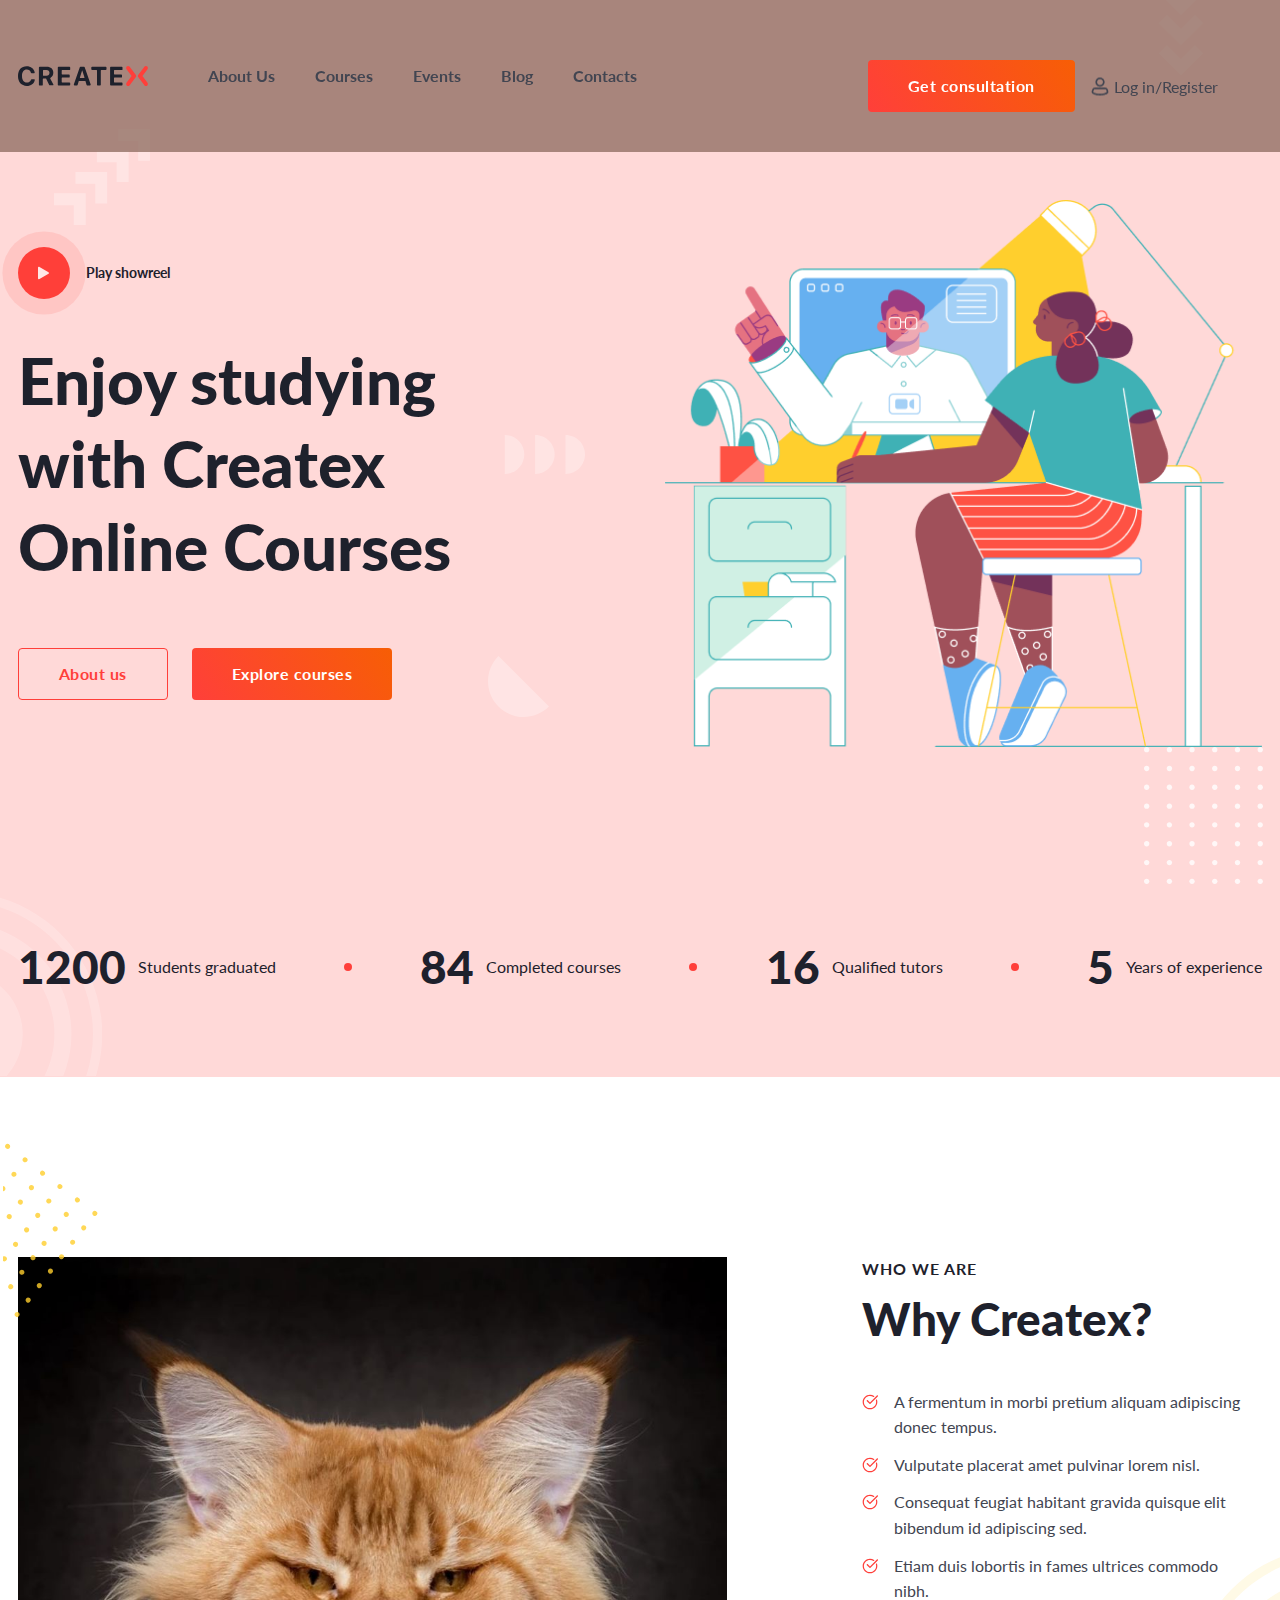
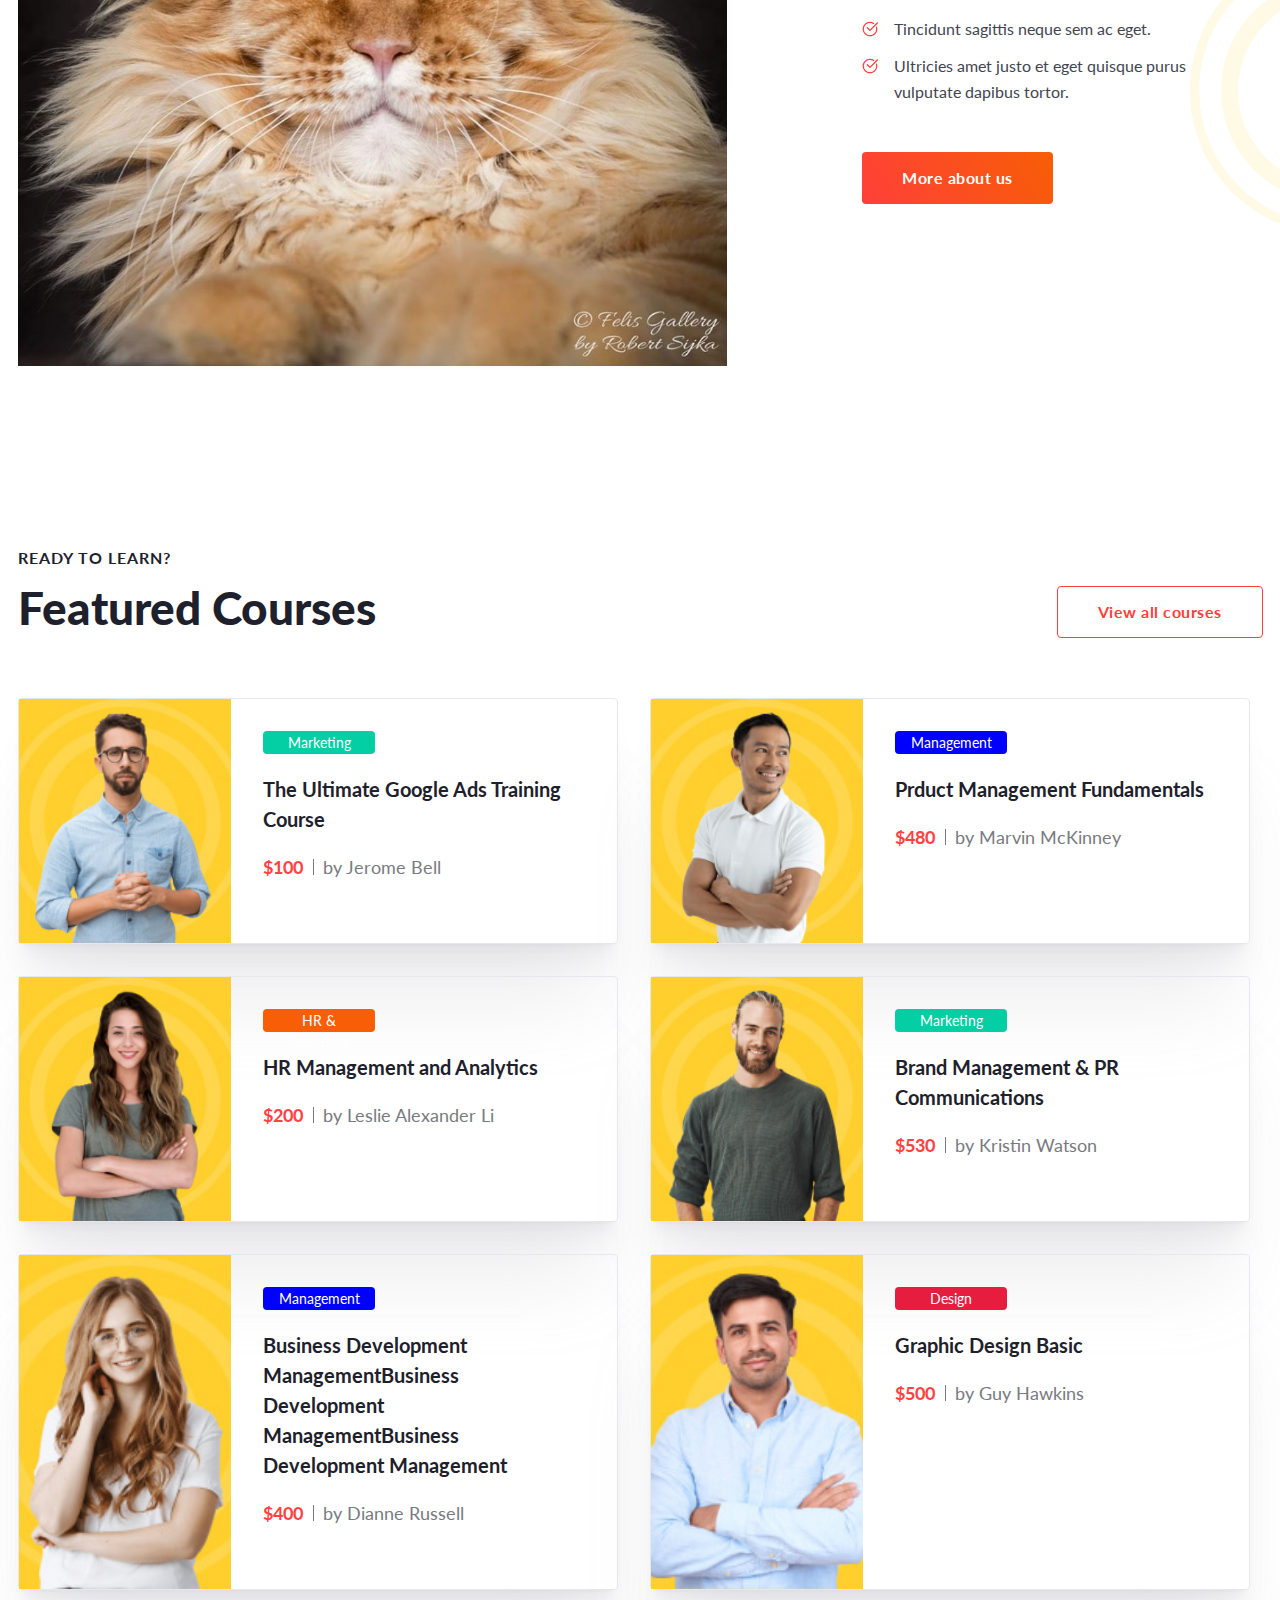
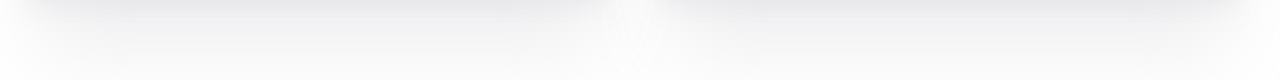
==== index.html @ 27e993cb "new" ====
<!DOCTYPE html>
<html lang="en">
<head>
    <meta charset="UTF-8">
    <meta http-equiv="X-UA-Compatible" content="IE=edge">
    <meta name="viewport" content="width=device-width, initial-scale=1.0">
    <link rel="stylesheet" href="css/style.css">
    <link rel="stylesheet" href="css/fonts.css">
    <link rel="stylesheet" href="css/null.css">
    <link rel="stylesheet" href="css/common.css">
    <link rel="stylesheet" href="css/adaptive.css">
    <link href="https://fonts.googleapis.com/css2?family=Lato:regular,700,900&display=swap" rel="stylesheet">
    <title>Online Courses</title>
</head>
<body>
  <div class="wrapper">
     <header class="header">
        <div class="header__container">
                <a href="#" class="header__logo logo">
                    <img class="logo__img" src="img/logo.svg" alt="logo">
                </a>
                <nav class="header__menu menu">
                  <ul class="menu__list">
                    <li class="menu__item">
                    <a href="#" class="menu__link">About Us</a>
                    </li>
                    <li class="menu__item">
                    <a href="#" class="menu__link">Courses</a>
                    </li>
                    <li class="menu__item">
                    <a href="#" class="menu__link">Events</a>
                    </li>
                    <li class="menu__item">
                    <a href="#" class="menu__link">Blog</a> 
                    </li>
                    <li class="menu__item">
                    <a href="#" class="menu__link">Contacts</a>
                </li></ul>
                </nav>
                <div class="header__actions actions-header">
                <a href="#" class="actions-header__button button"><span>Get consultation</span></a>
                <a href="#" class="actions-header__auth"><span>Log in/Register</span></a>
                
                </div>
        </div>
    </header>
    <main class="page">
        <section class="page__main main-block">
           <div class="main-block__container">
             <div class="main-block__body body-main">
             
                <div class="body-main__content">
                    <a href="#" class="body-main__play">
                       <span>Play showreel</span></a>
                    <h1 class="body-main__title">Enjoy studying with Createx Online Courses</h1>
                  <div class="body-main__action">
                   <a href="#" class="body-main__button  button button_border"><span>About us</span></a>
                   <a class="body-main__button button"><span>Explore courses</span></a>
                  </div>
                </div>
               
               <div class="body-main__media">
            <img class="body-main__image" src="img/main/illustration.png" alt="picture">
         </div>
             </div>
         <div class="main-block__advantages advantages-main">
         <div class="advantages-main__item item-advantages">
         <div class="item-advantages__value">1200</div>
         <div class="item-advantages__text">Students graduated</div>
         </div>
         <div class="item-advantages__circle"></div>
         <div class="advantages-main__item item-advantages">
          <div class="item-advantages__value">84</div>
          <div class="item-advantages__text">Completed courses</div>
          </div>
          <div class="item-advantages__circle"></div>
          <div class="advantages-main__item item-advantages">
            <div class="item-advantages__value">16</div>
            <div class="item-advantages__text">Qualified tutors</div>
            </div>
            <div class="item-advantages__circle"></div>
            <div class="advantages-main__item item-advantages">
              <div class="item-advantages__value">5</div>
              <div class="item-advantages__text">Years of experience</div>
              </div>
        </div>
        </div>
        <div class="main-block__decor decor-main">
          <div class="decor-main__item decor-main__item_1"></div>
          <div class="decor-main__item decor-main__item_2"></div>
          <div class="decor-main__item decor-main__item_3"></div>
          <div class="decor-main__item decor-main__item_4"></div>
          <div class="decor-main__item decor-main__item_5"></div>
          <div class="decor-main__item decor-main__item_6"></div>
        </div>
     </section>
      
<section class="page__who-we-are who-we-are">
   <div class="who-we-are__container">
      <div class="who-we-are__image-container">
          <img class="who-we-are__image" src="img/who-we-are/2.jpg" alt="picture">
    </div>
     <div class="who-we-are__content">
        <div class="who-we-are__title title-container">
           <h4 class="title-container__subtitle">Who we are</h4>
           <h2 class="title-container__title">Why Createx?</h2>
           <ul class="who-we-are__list list-sign">
               <li class="list-sign__item">A fermentum in morbi pretium aliquam adipiscing donec tempus.</li>
               <li class="list-sign__item">Vulputate placerat amet pulvinar lorem nisl.</li>
               <li class="list-sign__item">Consequat feugiat habitant gravida quisque elit bibendum id adipiscing sed.</li>
               <li class="list-sign__item">Etiam duis lobortis in fames ultrices commodo nibh.</li>
               <li class="list-sign__item">Tincidunt sagittis neque sem ac eget.</li>
               <li class="list-sign__item">Ultricies amet justo et eget quisque purus vulputate dapibus tortor.</li>
           </ul>
           <a href="#" class=" who-we-are__button button"><span>More about us</span></a></div>
   </div>
 </div>
 <div class="who-we-are__decor decor">
  <div class="decor__item decor__item_1"></div>
  <div class="decor__item decor__item_2"></div>
   </div>
</section>
<!--<section class="page__questions questions">
 <div class="questions__container">
  <div class="questions__image-container">
    <img class="questions__image" src="img/questions/illustration.jpg" alt="picture">
  </div>
<div class="questions__content">
  <div class="questions__title title-container">
     <h4 class="title-container__subtitle">Any questions?</h4>
     <h2 class="title-container__title">Drop us a line</h2>
     <form action="#" method="get" class="questions__form form">
      <div class="form__row">
      <div class="form__line">
        <label for="name" class="form__label">First Name*</label>
        <input tabindex="1" id="name" required autocomplete="off" type="text" name="name" placeholder="Your first name" class="form__input">
      </div>
      <div class="form__line">
      <label for="lastname" class="form__label">Last  Name*</label>
      <input tabindex="2"  id="lastname" required autocomplete="off" type="text" name="lastname" placeholder="Your last name" class="form__input">
    </div>
  </div>
  <div class="form__row">
    <div class="form__line">
      <label for="email" class="form__label">Email*</label>
      <input tabindex="3" id="email" required autocomplete="off" type="email" name="email" placeholder="Your working email" class="form__input">
    </div>
    <div class="form__line">
    <label for="phone" class="form__label">Phone</label>
    <input tabindex="4" id="phone" required autocomplete="off" type="tel" name="phone" placeholder="Your phone number" class="form__input">
  </div>
</div>
<div class="form__row">
  <div class="form__line">
    <label for="message" class="form__label">Message*</label>
    <textarea id="message" tabindex="5" name="message" placeholder="Your message" class="form__textarea"></textarea>
  </div>
  </div>
  <div class="form__line">
  <div class="form__title">Studying process</div>
  <div class="form__radio radio">
    <input class="radio__input" id="Watching" value="Watching" name="process" type="radio">
    <label class="radio__label" for="Watching">Watching online video lectures</label>
</div>
<div class="form__radio radio">
  <input  class="radio__input" id="Passingtest" value="Passing test" name="process" type="radio">
  <label class="radio__label" for="Passingtest">Passing test</label>
</div>
<div class="form__radio radio">
  <input class="radio__input" id="feedback" value="feedback" name="process" type="radio">
  <label class="radio__label" for="feedback">Curator’s feedback</label>
</div>
<div class="form__radio radio">
  <input  class="radio__input" id="Corrections" value="Corrections" name="process" type="radio">
  <label class="radio__label" for="Corrections">Corrections if needed</label>
</div>
</div>
  <div class="form__row">
    <div class="form__line">
       <div class="form__checkbox checkbox">
        <input tabindex="6" id="ok" type="checkbox" value="yes" name="ok" class="checkbox__input">
        <label for="ok" class="checkbox__label"><span class="checkbox__text">I agree to receive communications from Createx Online School</span></label>
      </div>
    </div>
        <div class="form__line">
      <button tabindex="7" type="submit" class="questions__button button "><span>Send message</span></button>
    </div> </div>
  </form>
  </div>
  </div>
</div>
 </section>-->
<section class="page__feature feature">
  <div class="feature__container">
         <div class="feature__top">
       <div class="feature__title title-container">
         <h5 class="title-container__subtitle">Ready to learn?</h5>
          <h2 class="title-container__title">Featured Courses</h2>
        </div>
        <div class="feature__button ">
     <a class="button button_border"><span>View all courses</span></a></div>
     </div>
<div class="feature__cards">
          <div class="feature__card card">
         <div class="card__image-container">
           <img src="img/featured/image.png" alt="picture" class="card__image">
         </div>
      <div class="card__content">
       <p class="card__profile card__profile_green">Marketing</p>
       <h4 class="card__title">The Ultimate Google Ads Training Course</h4>
      <div class="card__prices">
         <span class="card__price">$100</span>
         <span class="card__name">by Jerome Bell</span>
      </div>
    </div>
  </div>
      <div class="feature__card card">
      <div class="card__image-container">
      <img src="img/featured/image2.png" alt="picture" class="card__image">
      </div>
      <div class="card__content">
      <p class="card__profile card__profile_blue">Management</p>
      <h4 class="card__title">Prduct Management Fundamentals</h4>
      <div class="card__prices">
      <span class="card__price">$480</span>
      <span class="card__name">by Marvin McKinney</span>
      </div>
    </div>
   </div>
    <div class="feature__card card">
    <div class="card__image-container">
    <img src="img/featured/image3.png" alt="picture" class="card__image">
   </div>
     <div class="card__content">
     <p class="card__profile card__profile_orange"> HR &amp; Recruting</p>
      <h4 class="card__title">HR Management and Analytics</h4>
      <div class="card__prices">
      <span class="card__price">$200</span>
      <span class="card__name">by Leslie Alexander Li</span>
   </div>
  </div>
  </div>
      <div class="feature__card card">
      <div class="card__image-container">
      <img src="img/featured/image4.png" alt="picture" class="card__image">
      </div>
      <div class="card__content">
      <p class="card__profile card__profile_green">Marketing</p>
      <h4 class="card__title">Brand Management &amp; PR Communications</h4>
      <div class="card__prices">
      <span class="card__price">$530</span>
      <span class="card__name">by Kristin Watson</span>
    </div>
   </div>
  </div>
       <div class="feature__card card">
        <div class="card__image-container">
          <img src="img/featured/image5.png" alt="picture" class="card__image">
        </div>
        <div class="card__content">
         <p class="card__profile  card__profile_blue">Management</p>
         <h4 class="card__title">Business Development ManagementBusiness Development ManagementBusiness Development Management</h4>
         <div class="card__prices">
          <span class="card__price">$400</span>
          <span class="card__name">by Dianne Russell</span>
         </div>
          </div>
           </div>
   <div class="feature__card card">
    <div class="card__image-container">
     <img src="img/featured/image6.png" alt="picture" class="card__image">
       </div>
        <div class="card__content">
         <p class="card__profile  card__profile_pink">Design</p>
          <h4 class="card__title">Graphic Design Basic</h4>
         <div class="card__prices">
          <span class="card__price">$500</span>
          <span class="card__name">by Guy Hawkins</span>
         </div>
        </div>
       </div>
      </div>
     </div>
   </section>  
    </main>
  </div>
  </body>
<!--

<div class="our-benefits">
                  <div class="our-benefits__container">
                      <div class="our-benefits__title title-container">
                          <h5 class="title-container__subtitle">Our benefits</h5>
                          <h2 class="title-container__title">That’s how we do it</h2>
                      </div>
                      <ul class="our-benefits__list tabs-list">
                          <li class="tabs-list__item">
                              <a class="tabs-list__link" href="#">Experienced Tutors</a>
                          </li>
                          <li class="tabs-list__item">
                            <a class="tabs-list__link" href="#">Feedback &amp; Support</a>
                        </li>
                        <li class="tabs-list__item">
                            <a class="tabs-list__link" href="#">24/7 Online Library</a>
                        </li>
                        <li class="tabs-list__item">
                            <a class="tabs-list__link" href="#">Community</a>
                        </li>
                      </ul>
                      <div class="our-benefits__tab block-tab">
                          <div class="block-tab__content">
                              <h3 class="block-tab__title">Only practicing tutors</h3>
                              <p class="block-tab__text">Urna nisi, arcu cras nunc. Aenean quam est lobortis mi non fames dictum suspendisse. Morbi mauris cras massa ut dolor quis sociis mollis augue. Nunc, sodales tortor sit diam mi amet massa. Fermentum diam diam sociis vestibulum. Nulla nisl accumsan, id dignissim massa ut amet. Amet enim, nisi tempus vehicula.</p>
                          </div>
                          <div class="block-tab__image-container">
                              <img src="img/1.jpg" alt="picture">
                          </div>
                      </div>
                  </div>
              </div>
<div class="our-events">
                <div class="our-events__container">
                  <div class="our-events__title title-container">
                    <h5 class="title-container__subtitle">Our Events</h5>
                    <h2 class="title-container__title">Lectures &amp; workshops</h2>
                  </div>
                  <ul class="our-events__list">
                    <li class="our-events__item item-events">
                     <div class="item-events__container">
                       <div class="item-events__data data-event">
                         <span class="data-event__data">05</span>
                         <span class="data-event__month"> August </span>
                           <span class="data-event__time">11:00 – 14:00</span>
                         </div>
                        <div class="item-events__info info-events">
                         <h4 class="info-events__title">Formation of the organizational structure of the company in the face of uncertainty.</h4>
                         <span class="info-events__type-course"> Onine master-class</span>
                       </div>
                       <div class="item-events__button button">
                       <a class="button__hover"> View more</a></div>
                     </div>
                    </li>
                    <li class="our-events__item item-events">
                    <div class="item-events__container">
                     <div class="item-events__data data-event">
                      <span class="data-event__data">24</span>
                       <span class="data-event__month"> July</span>
                        <span class="data-event__time">11:00 – 12:30</span>
                      </div>
                      <div class="item-events__info info-events">
                      <h4 class="info-events__title">Building a customer service department. Best Practices.</h4>
                      <span class="info-events__type-course">Onine lecture </span>
                    </div>
                    <div class="item-events__button button">
                      <a class="button__hover"> View more</a></div>
                  </div>
                 </li>
                 <li class="our-events__item item-events">
                  <div class="item-events__container">
                   <div class="item-events__data data-event">
                      <span class="data-event__data">16</span>
                      <span class="data-event__month"> July</span>
                      <span class="data-event__time">10:00 – 13:00</span>
                          </div>
                     <div class="item-events__info info-events">
                  <h4 class="info-events__title">How to apply methods of speculative design in practice. Worldbuilding prototyping.</h4>
                  <span class="info-events__type-course">Onine workshop </span>
                  </div>
                  <div class="item-events__button button">
                    <a class="button__hover"> View more</a></div>
              </div>
             </li>
                  </ul>
                  <div class="our-events__all-events">
                    <span class="our-events__question">Do you want more?</span>
                    <div class="our-events__button button">
                    <a href="#" class="button__idle">Explore all events</a></div>
                  </div>
                </div>
              </div>
<div class="certificate">
  <div class="certificate__container">
    <div class="certificate__content">
      <div class="certificate__title title-container">
        <h5 class="title-container__subtitle">Createx Certificate</h5>
        <h2 class="title-container__title">Your expertise will be confirmed</h2>
        <p class="certificate__text">We are accredited by international professional organizations and institutes:</p>
        <ul class="certificate__companies">
          <li class="certificate__company">
            <img class="certificate__img" src="img/logo1.svg" alt="picture">
          </li>
          <li class="certificate__company">
            <img class="certificate__img" src="img/logo2.svg" alt="picture">
          </li>
          <li class="certificate__company">
            <img class="certificate__img" src="img/logo3.svg" alt="picture">
          </li></ul>
           <div class="certificate__image-container">
          <img class="certificate__img" src="img/certificate.svg" alt="picture">
           </div>
         </div>
    </div>
  </div>
</div>
<div class="best-tutor">
  <div class="best-tutor__container">
    <div class="best-tutor__title title-container">
      <h5 class="title-container__subtitle">Best tutors are all here</h5>
      <h2 class="title-container__title">Meet our team</h2>
          </div>  
          <div class="best-tutor__content">
            <ul class="best-tutor__list">
              <li class="best-tutor__item card-tutor">
                <div class="card-tutor__container">
                  <div class="card-tutor__image-box">
                    <img src="img/6.svg" alt="picture">
                  </div>
                  <span class="card-tutor__name">Dianne Russell</span>
                  <p class="card-tutor__profile">Founder and CEO</p>
                </div>
              </li>
              <li class="best-tutor__item card-tutor">
                <div class="card-tutor__container">
                  <div class="card-tutor__image-box">
                    <img src="img/5.svg" alt="picture">
                  </div>
                  <span class="card-tutor__name">Jerome Bell</span>
                  <p class="card-tutor__profile">Founder and Program Director</p>
                </div>
              </li>
              <li class="best-tutor__item card-tutor">
                <div class="card-tutor__container">
                  <div class="card-tutor__image-box">
                    <img src="img/4.svg" alt="picture">
                  </div>
                  <p class="card-tutor__name">Kristin Watson</p>
                  <span class="card-tutor__profile">Marketer, Curator of Marketing Course</span>
                </div>
              </li>
              <li class="best-tutor__item card-tutor">
              <div class="card-tutor__container">
               <div class="card-tutor__image-box">
               <img src="img/3.svg" alt="picture">
              </div>
             <span class="card-tutor__name">Marvin McKinney</span>
            <p class="card-tutor__profile">PM, Curator of Management Course</p>
          </div>
        </li>
      </ul>
    </div>
  </div>
</div>
<div class="testimonials">
  <div class="testimonials__container">
    <div class="testimonials__title title-container">
      <h5 class="title-container__subtitle">TESTIMONIALS</h5>
      <h2 class="title-container__title">What our students say</h2>
    </div>
    <div class="testimonials__review review">
      <p class="review__text">Lorem ipsum dolor sit amet, consectetur adipiscing elit. Justo, amet lectus quam viverra mus lobortis fermentum amet, eu. Pulvinar eu sed purus facilisi. Vitae id turpis tempus ornare turpis quis non. Congue tortor in euismod vulputate etiam eros. Pulvinar neque pharetra arcu diam maecenas diam integer in.</p>
      <div class="review__box">
        <div class="review__image-box">
          <img class="review__img" src="img/photo.svg" alt="picture">
        </div>
        <div class="review__user">
          <span class="review__name">Eleanor Pena</span>
          <span class="review__position">Position, Course</span>
        </div>
      </div>
    </div>   
  </div>
</div>
<div class="blog">
  <div class="blog__container">
    <div class="blog__title title-container">
      <h5 class="title-container__subtitle">Our blog</h5>
      <h2 class="title-container__title">Latest posts</h2>
    </div>
    <div class="blog__box">
      <ul class="blog__list">
        <li class="blog__item item-blog">
          <div class="item-blog__content">
            <div class="item-blog__image-box">
              <span class="item-blog__type-info">Podcast</span>
              <img class="item-blog__img" src="img/blog1.svg" alt="picture">
            </div>
            <div class="item-blog__about">
              <span class="item-blog__profile">Marketing</span>
              <span class="item-blog__data">September 4, 2020</span>
              <span class="item-blog__time">36 min</span>
            </div>
            <h4 class="item-blog__title">What is traffic arbitrage and does it really make money?</h4>
            <p class="item-blog__text">Pharetra, ullamcorper iaculis viverra parturient sed id sed. Convallis proin dignissim lacus, purus gravida...</p>
            <a href="#" class="item-blog__link">Listen</a>
          </div>
        </li>
        <li class="blog__item item-blog">
          <div class="item-blog__content">
            <div class="item-blog__image-box">
              <span class="item-blog__type-info">Video</span>
              <img class="item-blog__img" src="img/blog2.svg" alt="picture">
            </div>
            <div class="item-blog__about">
              <span class="item-blog__profile">Management</span>
              <span class="item-blog__data">August 25, 2020</span>
              <span class="item-blog__time">45 min</span>
            </div>
            <h4 class="item-blog__title">What to do and who to talk to if you want to get feedback on the product</h4>
            <p class="item-blog__text">Neque a, senectus consectetur odio in aliquet nec eu. Ultricies ac nibh urna urna sagittis faucibus...</p>
            <a href="#" class="item-blog__link">Watch</a>
          </div>
        </li>
        <li class="blog__item item-blog">
          <div class="item-blog__content">
            <div class="item-blog__image-box">
              <span class="item-blog__type-info">Article</span>
              <img class="item-blog__img" src="img/blog3.svg" alt="picture">
            </div>
            <div class="item-blog__about">
              <span class="item-blog__profile">Design</span>
              <span class="item-blog__data">August 8, 2020</span>
              </div>
            <h4 class="item-blog__title">Should you choose a creative profession if you are attracted to creativity?</h4>
            <p class="item-blog__text">Curabitur nisl tincidunt eros venenatis vestibulum ac placerat. Tortor, viverra sed vulputate ultrices...</p>
            <a href="#" class="item-blog__link">Read</a>
          </div>
        </li>
      </ul>
    </div>
  </div>
</div>
<div class="subscribe">
  <div class="subscribe__container">
    <div class="subscribe__title title-container">
      <h5 class="title-container__subtitle">Don’t miss anything</h5>
      <h2 class="title-container__title">Subscribe to the Createx School announcements</h2>
    </div>
    <div class="subscribe__form form-subscribe">
      <div class="form-subscribe__input">Your working email</div>
      <div class="form-subscribe__button button">Subscribe</div>
    </div>
  </div>
</div>
    </main>
      <footer class="footer">
        <div class="footer__top">
          <div class="footer__container">
            <div class="footer__main-block">
              <div class="footer__logo logo">
                <img class="logo__img" src="img/logo.svg" alt="Logo">
              </div>
              <p class="footer__text">Createx Online School is a leader in online studying. We have lots of courses and programs from the main market experts. We provide relevant approaches to online learning, internships and employment in the largest companies in the country. </p>
              <ul class="footer__list-socials socials">
                <li class="socials__item"><a href="#" class="socials__link"></a></li>
                <li class="socials__item"><a href="#" class="socials__link"></a></li>
                <li class="socials__item"><a href="#" class="socials__link"></a></li>
                <li class="socials__item"><a href="#" class="socials__link"></a></li>
                <li class="socials__item"><a href="#" class="socials__link"></a></li>
                <li class="socials__item"><a href="#" class="socials__link"></a></li>
              </ul>
            </div>
            <div class="footer__list">
              <h3 class="footer__title">site map</h3>
              <ul class="footer__list-info info-list">
                <li class="info-list__item"><a href="#" class="info-list__link">About Us</a></li>
                <li class="info-list__item"><a href="#" class="info-list__link">Courses</a></li>
                <li class="info-list__item"><a href="#" class="info-list__link">Events</a></li>
                <li class="info-list__item"><a href="#" class="info-list__link">Blog</a></li>
                <li class="info-list__item"><a href="#" class="info-list__link">Contacts</a></li>
              </ul>
            </div>
            <div class="footer__list">
              <h3 class="footer__title">courses</h3>
              <ul class="footer__list-info info-list">
                <li class="info-list__item"><a href="#" class="info-list__link">Marketing</a></li>
                <li class="info-list__item"><a href="#" class="info-list__link">Management</a></li>
                <li class="info-list__item"><a href="#" class="info-list__link">HR &amp; Recruting</a></li>
                <li class="info-list__item"><a href="#" class="info-list__link">Design</a></li>
                <li class="info-list__item"><a href="#" class="info-list__link">Development</a></li>
              </ul>
            </div>
            <div class="footer__contacts">
              <h3 class="footer__title">contact us</h3>
              <span class="footer__phone">(405) 555-0128</span>
              <span class="footer__mail">hello@createx.com</span>
            </div>
            <div class="footer__form">
              <h3 class="footer__title">sign up to our newsletter</h3>
              <div class="footer__input"></div>
              <p class="footer__subscribe">*Subscribe to our newsletter to receive communications and early updates from
                Createx SEO Agency.</p>
            </div>
          </div>
        </div>
        <div class="footer__bottom">
          <div class="footer__container">
            <p class="footer__copyrights">© All rights reserved. Made with <span></span> by Createx Studio</p>
            <a href="#" class="footer__go-top">go to top</a>
          </div>
        </div>
      </footer>-->
---- css/style.css ----
.wrapper{
      overflow:hidden;
   }
   .header{
      position: fixed;
      top:0;
      left:0;
      width: 100%;
      padding: 20px 0;
      z-index: 50;
      background-color: rgba(146, 112, 100, 0.795);
   }
   .header__container {
      display: flex;
      align-items: center;
      gap:60px;
      padding: 20px 15px 20px 15px;

   }
   .header__logo {
   }
   .logo {
   }
   .logo__img {
   }
   .header__menu {
      flex-grow: 1;
   }
   .menu {
   }
   .menu__list {
      display: flex;
      column-gap:40px;
      row-gap: 5px;
      flex-wrap: wrap;
   }
   .menu__item {
   }
   .menu__link {
      font-family: "Lato";
      font-weight: 700;
font-size: 16px;
line-height: 160%;
color: #424551;

   }
   .menu__link:hover{
      text-decoration: underline;
   }


   .header__actions {
      display: flex;
      flex-shrink: 0;
      align-items: center;
      gap:36px;
      flex-wrap: wrap;
   }
   .actions-header {
   }
   .actions-header__button {
      padding:16px 40px ;
   }
   
   .actions-header__auth {
      color: #424551;
      background: url("../img/icons/Profile.png") left no-repeat;
      padding-left: 24px;
   }
   .actions-header__auth:hover span{
      text-decoration: underline;
   }
   

   .main-block {
      padding: 200px 0px 80px 0px ;
      background: rgba(255, 63, 58, 0.2);
      position: relative;
   }
   .main-block__container {
      position: relative;
      z-index: 2;
   }
   .main-block__body {
      margin-bottom: 190px;
   }
   
   .main-block__advantages {
   }

   .body-main {
      display: flex;
      gap: 148px;
      flex-wrap: wrap;
   }
   .body-main__media {
      flex:0 1 48%;
      position: relative;
   }
   .body-main__image{
      max-width: 100%;
        
      }
      
   .body-main__play {
font-weight: 700;
font-size: 14px;
line-height: 150%;
color: #1E212C;
display: inline-flex;
align-items: center;
position: relative;
gap: 16px;
   }
   .body-main__play::after{
      content: "";
      position: absolute;
      top:0;
      left:0;
      width: 52px;
      height: 52px;
      border-radius: 50%;
      background:rgba(255, 63, 58, 0.12);
      transform:scale(1.6);
      animation: play-circle 1s infinite ease alternate;
   }
   .body-main__play::before{
      content: "";
      flex: 0 0 52px;
      width: 52px;
      height: 52px;
      border-radius: 50%;
      background:rgba(255, 63, 58, 1) url("../img/main/Polygon.svg") center no-repeat;
   }
 @keyframes play-circle{
   0%{
      transform:scale(1.6);
   }
   100%{
      transform:scale(1.8);
   }
 }
 .body-main__play:not(:last-child){
margin-bottom: 40px;
 }
   .body-main__title {
font-style: normal;
font-weight: 900;
font-size: 64px;
line-height: 130%;
color: #1E212C;
   }
   .body-main__title:not(:last-child){
      margin-bottom: 60px;
       }
   .body-main__action {
      display: flex;
      align-items: center;
      gap: 24px;
   }
   .body-main__button {
      padding:16px 40px ;
   }
  .body-main__content{
   
   flex:1 1 40%;
  
   align-self: center;
  }
   
  
   
   .advantages-main {
      display: flex;
      justify-content: space-between;
      gap: 20px;
      align-items: center;
   }
   .advantages-main__item {
     
   }
   .item-advantages {
      display: flex;
      align-items: center;
      gap:12px;
      flex-wrap: wrap;
   }
 
   .item-advantages__circle{
      background:rgba(255, 63, 58, 1) ;
      flex: 0 0 8px;
      border-radius: 50%;
      width: 8px;
      height: 8px;
   }
   .item-advantages__value {
      font-style: normal;
font-weight: 900;
font-size: 46px;
line-height: 130%;
color: #1E212C;
   }
   .item-advantages__text {
      font-style: normal;
font-weight: 400;
font-size: 16px;
line-height: 160%;
color: #1E212C
   }

   .main-block__decor {
   }
   .decor-main {
      position: absolute;
      width: 100%;
      height: 100%;
      top:0;
      left:0;
   }
   .decor-main__item {
      position: absolute;
   }
   .decor-main__item_1 {
      background: url("../img/main/decor/shapes.svg") 0 0 no-repeat;
      width: 96px;
      height: 96px;
      top:12%;
      left:4.2%;
   }

   .decor-main__item_2 {
      background: url("../img/main/decor/circles.svg") 0 0 no-repeat;
      width: 284px;
      height: 284px;
      bottom:-9.2%;
      left:-5.5%;

   }
   .decor-main__item_3 {
      background: url("../img/main/decor/shapes2.svg") 0 0 no-repeat;
      width: 88px;
      height: 47px;
      top:40%;
      left:39%;
   }
   .decor-main__item_4 {
      background: url("../img/main/decor/Vector.svg") 0 0 no-repeat;
      width: 61px;
      height: 61px;
      top:60.9%;
      left:38.1%;
   }
   .decor-main__item_5 {
      background: url("../img/main/decor/shapes.svg") 0 0 no-repeat;
      width: 96px;
      height: 96px;
      top:-3.7%;
      right: 4%;
      transform: rotate(135deg);
   }

   .decor-main__item_6 {
      background: url("../img/main/decor/dots.svg") 0 0 no-repeat;
      width: 187px;
      height: 137px;
      bottom:17.9%;
      right: -4%;
     
   }
   .who-we-are{
      position: relative;
   }
   .who-we-are__container {
      padding: 180px 0px 90px 0px ; 
      display: flex;
      flex-wrap: wrap;
      position: relative;
   }
   .who-we-are__image-container {
      flex:1 1 57%;
      position: relative;
   }
   .who-we-are__image {
     
     max-width: 100%;
     
   }
   .who-we-are__content {
      flex: 0 0 43%;
      z-index: 2;
      
   }
   .who-we-are__title {
      width: 390px;
      margin-left: 135px;
   }
   
     .who-we-are__list {
      margin-bottom: 48px;
      max-width: 390px;
   }
   .list-sign {
      max-width: 390px;
      
   }
   .list-sign__item {
     display: flex;
     flex-direction:column ;
     gap: 12px;
font-style: normal;
font-weight: 400;
font-size: 16px;
line-height: 160%;
color: #424551;
position: relative;
padding-left: 32px;

   }
   .list-sign__item::before{
      
      display: block;
      content:"";
      visibility: visible;
    position: absolute;
    width: 16px;
    height: 16px;
    top: 5px;
    left: 0;
    transition: all 0.2s ease 0s;
         background: url("../img/who-we-are/decor/check.svg")  0 0 / 16px no-repeat;
   }
   .list-sign__item:not(:last-child){
      margin-bottom: 12px;
   }
   .who-we-are__button {
      padding:16px 40px ;
   }
   .decor__item {
      z-index: 2;
        position: absolute;
    width: 100%;
    height: 100%;
    top:0;
    left:0;
   }
   .decor__item_1 {
            top:9%;
      left:-4.7%;
      width: 221px;
      height: 96px;
      background: url("../img/who-we-are/decor/dots.svg") 0 0 no-repeat;
     transform: rotate(90deg);
   }

   .decor__item_2 {
      top:48%;
      left:93%;
      width: 287px;
      height: 287px;
      background: url("../img/who-we-are/decor/circles.svg") 0 0 no-repeat;
       }
       .questions{
         padding: 90px 0px 90px 0px ; 
       }
       .questions__container {
         
      display: flex;
      column-gap: 105px;
     
      }
      .questions__image-container {
        
         flex: 1 1 34.3%;
       align-self: center;
      }
      
      .questions__content {
         flex: 0 0 52%;
         display: flex;
         padding: 0px;
         
      }
      .questions__title {
         width: 100%;
         margin-left: 0;
      }
    
      .questions__button {
         width: 340px;
         display: inline-block;
         position: relative;
         cursor:pointer;
         align-items: center;
      }     
      .questions__button span{
         padding: 0px 77px;
        font-weight: 700;
font-size: 16px;
line-height: 325%;
align-items: center;
text-align: center;
letter-spacing: 0.5px;
color: #FFFFFF;
      }
      .form__row{
         display: flex;
         gap: 25px;
      }
      .form__line {
         flex:1 1 56.7%;
      }
      .form__line:not(:last-child){
         margin-bottom: 24px;
      }
      .form__label {
   font-style: normal;
   font-weight: 400;
   font-size: 16px;
   line-height: 160%;
   color: #424551;
      }
      .form__label:not(:last-child){
         display: inline-block;
         margin-bottom: 8px;
      }
      .form__input {
         padding: 13px 16px;
         color: #7A956B;
         width: 340px;
         height: 52px;
         border: 1px solid #D7DADD;
border-radius: 4px;
      }
      .form__input::placeholder{
         font-weight: 400;
font-size: 16px;
line-height: 160%;
color: #9A9CA5;
      }
      .form__textarea{
         padding: 13px 16px;
         Width:705px;
         Height:128px;
         border: 1px solid #D7DADD;
border-radius: 4px;
font-style: normal;
   font-weight: 400;
   font-size: 16px;
   line-height: 160%;
   color: #424551;
   margin-bottom: 48px;
      }
      .form__textarea::placeholder {
         font-family: "Lato"; 
font-style: normal;
   font-weight: 400;
   font-size: 16px;
   line-height: 160%;
   color: #9A9CA5;
      }
      .form__textarea:not(:last-child){
        display: block;
         margin-bottom: 48px;
      }
      .checkbox{
       position: relative;
      }
      .checkbox__input {
         width: 315px;
         position: absolute;
	width: 0;
	height: 0;
	opacity: 0;
      }
      .checkbox__label {
         cursor: pointer;
       display: inline-flex;
       align-items: center;
       gap: 12px;

      }
      input[type="checkbox"] {
         display: none;
       }
      .checkbox__text {
         font-style: normal;
font-weight: 400;
font-size: 16px;
line-height: 160%;
color: #424551;
align-self: center;
}
.checkbox__label::before {
         content: "";
         flex: 0 0 16px;
         width: 16px;
         height: 16px;
         border-radius: 3px;
         transform: translate(0, -70%);
         background: rgb(255 63 58);
      }
.checkbox__input:checked + .checkbox__label::before {
         background: rgb(255 63 58) url('../img/questions/check.svg') center/ 70% no-repeat;
 }
      .form__title{
         font-style: normal;
         font-weight: 700;
         font-size: 16px;
         line-height: 150%;
         letter-spacing: 1px;
         text-transform: uppercase;
         color: #1E212C;
      }
      .form__title:not(:last-child){
         margin-bottom: 8px;}
         input[type="radio"] {
            display: none;
          }
      .form__radio {
      }
      .radio {
      }
      .radio__input {
      }
      .radio__label {
         font-style: normal;
font-weight: 400;
font-size: 16px;
line-height: 160%;
color: #424551;
align-self: center;
   cursor: pointer;
   display: inline-flex;
   align-items: center;
   gap: 12px;
   position: relative;
      }
      .radio__label:not(:last-child){
         margin-bottom: 48px;}
         .radio__label::before{
               content: '';
               align-self: flex-start;
               transform: translate(0, 35%);
               flex: 0 0 16px;
               width: 16px;
               height: 16px;
               border-radius: 50%;
               background-color: rgb(255 63 58);
           }
           
        .radio__input:checked + .radio__label::before {
         background: white;/*url('../img/questions/check.svg') center/ 70% no-repeat;*/
      outline: 2px solid rgb(255 63 58) ;
      }
      .feature__container {
         padding: 90px 0px 90px 0px ; 
      }
      .feature__top {
         display: flex;
        flex-direction: row;
        padding-bottom: 60px;
      }
      .feature__title {
         flex:0 0 50%;
        
         text-align: start;
         margin-left: 0;
      }
      .feature__button {
         flex:0 0 50%;
         text-align: end;
         align-self: flex-end;
      
      }
      .feature__content {
         display: flex;
         flex-wrap: wrap;
      }
      .feature__cards{
         display: flex;
         flex-wrap: wrap;
         flex: 0 0 auto;
         row-gap:32px;
         column-gap: 32px;
        
        
      }
      .feature__card {
         flex: 0 1 40%;
       max-width: 50%;
         min-width: 600px;
      }


      .card {
         display: flex;
         
         border: 1px solid rgba(229, 232, 237, 1) ;
        /* box-shadow: 0 14px 28px rgba(0,0,0,0.1), 0 10px 10px rgba(0,0,0,0.1);*/
        border: 1px solid #E5E8ED;
/* shadow/regular */

box-shadow: 0px 80px 80px -20px rgba(154, 156, 165, 0.16), 0px 30px 24px -10px rgba(154, 156, 165, 0.1), 0px 12px 10px -6px rgba(154, 156, 165, 0.08), 0px 4px 4px -4px rgba(30, 33, 44, 0.05);
border-radius: 4px;
         
              }
      .card__image-container {
         flex: 0 0 35.6%;
         position: relative;
         min-height: 214px;
      }
      .card__image {
         height: 100%;
         width: 100%;
         object-fit: cover;
         position: absolute;
         top:0;
         left:0;

      }
      .card__content {
         flex: 1 1 48.5%;
         align-items: center;
         padding: 32px 32px 62px 32px;
      }
      .card__profile:not(:last-child){
         padding-bottom: 20px;
      }
      .card__profile {
         font-style: normal;
font-weight: 400;
font-size: 14px;
line-height: 150%;
color: #FFFFFF;
max-width: 112px;
height: 23px;
text-align: center;
border-radius: 4px;
align-items: center;
padding: 1px 8px;

      }
      .card__profile_green{
         background-color: #03CEA4; ;
      }
      .card__profile_blue{
         background-color: blue;
      }
      .card__profile_orange{
         background-color: #F75E05;
      }
      .card__profile_pink{
         background-color: rgb(231, 29, 63);
      }
      .card__profile:not(:last-child){
         margin-bottom: 20px;
      }
    
      .card__title {
         font-style: normal;
font-weight: 700;
font-size: 20px;
line-height: 150%;
color: #1E212C;

      }
      .card__title:not(:last-child){
         margin-bottom: 20px;
      }   
      .card__prices {
      }
      .card__price {
        font-style: normal;
font-weight: 700;
font-size: 18px;
line-height: 150%;
color: #FF4242;
position: relative;
margin-right: 16px;
      }
      .card__price::after {
         content:"";
         width: 1px;
         height: 16px;
         background-color:rgba(120, 122, 128, 1);
         position: absolute;
         top: 3px;
         left:50px;
      }
      .card__name {
         font-weight: 400;
font-size: 18px;
line-height: 150%;
color: #787A80;
      }
---- css/fonts.css ----
@import url("https://fonts.googleapis.com/css?family=Lato:regular,700,900&display=swap");
@font-face {
	font-family: 'Lato';
	src: url('../fonts/Lato-Regular.woff') format('woff');
    font-weight: normal;
	font-style: normal;
    font-display: swap;
}
@font-face {
	font-family: 'Lato';
	src: url('../fonts/Lato-Bold.woff') format('woff');
    font-weight: 700;
	font-style: normal;
    font-display: swap;
}
@font-face {
	font-family: 'Lato';
	src: url('../fonts/Lato-Black.woff') format('woff');
    font-weight: 900;
	font-style: normal;
    font-display: swap;
}
---- css/null.css ----
body,
html{
height: 100%;
font-family: "Lato";
color:  rgba(30, 33, 44, 1);
}
*,
*::before,
*::after {
	margin: 0;
	padding: 0;
	border: 0;
	box-sizing: border-box;
}
li {
	list-style: none;
}
a,
a:visited {
	text-decoration: none;
}
a:hover {
	text-decoration: none;
}
h1,
h2,
h3,
h4,
h5,
h6 {
	font-weight: inherit;
	font-size: inherit;
}
img {
	vertical-align: top;
}
body,
html{
height: 100%;
font-family: "Lato";
color:  rgba(30, 33, 44, 1);
}
---- css/common.css ----
[class*="_container"]{
    max-width: 1265px;
    margin: 0 auto;
    padding-left: 10px;
    padding-right: 10px;
   }
   .wrapper{
      overflow:hidden;
      min-height: 100%;
     
   }
   .title-container {
   
 }
   .title-container__subtitle{
    font-style: normal;
    font-weight: 700;
    font-size: 16px;
    line-height: 150%;
    letter-spacing: 1px;
    text-transform: uppercase;
    color: #1E212C;
 }
 .title-container__title{
    font-style: normal;
    font-weight: 900;
    font-size: 46px;
    line-height: 130%;
    color: #1E212C; 
 }
 .title-container__subtitle:not(:last-child){
    margin-bottom: 8px;
 }
 
 .title-container__title:not(:last-child){
    margin-bottom: 40px;
 } 
.button{
    background: linear-gradient(55.95deg, #FF3F3A 0%, #F75E05 100%);
border-radius: 4px;
font-weight: 700;
font-size: 16px;
line-height: 1.25;
letter-spacing: 0.5px;
color: #FFFFFF;

display: inline-block;
position: relative;
cursor:pointer;
align-items: center;

}
.button span{
    align-items: center;
    position: relative;
       z-index: 5;
     
}
.button::before{
    content:"";
    position: absolute;
    width: 100%;
    height: 100%;
    top:0;
    left:0;
    transition: all 0.3s ease 0s;
    opacity: 0;
    border-radius: 4px;
    background:  #F75E05 ;
}
.button:hover::before{

 opacity: 1;

}
.button_border{
    position: relative;
padding: 15px 40px 15px 40px;
background: transparent;
border: 1px solid rgba(255, 63, 58, 1);
color: rgba(255, 63, 58, 1);
}
.button_border:hover{
    color:white;
}


/*
.header__login, .hamburger__login {
    flex-shrink: 0;
    padding-left: 28px;
    background: url('../img/icons/hdr-login.svg') left center / contain no-repeat;
}

.hamburger {
    position: relative;
    display: none;
}
#hamburger__toggle {
    opacity: 0;
    width: 0;
    height: 0;
    position: absolute;
}
.hamburger__btn {
    display: flex;
    align-items: center;
    justify-content: center;
    width: 26px;
    height: 26px;
    cursor: pointer;
    position: relative;
}
.hamburger__btn span, .hamburger__btn span::before, .hamburger__btn span::after {
    display: block;
    width: 100%;
    height: 2px;
    background-color: #424551;
    position: absolute;
    transition: 0.3s;
}
.hamburger__btn span::before {
    content: '';
    top: -5px;
}
.hamburger__btn span::after {
    content: '';
    bottom: -5px;
}
.hamburger__menu {
    display: flex;
    flex-direction: column;
    align-items: center;
    position: absolute;
    padding: 25px;
    background-color: #ff645e;
    width: 90vw;
    left: -76vw;
    top: 60px;
    visibility: hidden;
}
.hamburger__item {
    padding: 5px 15px;
}
.hamburger__item:not(:last-child) {
    margin-bottom: 20px;
}
.hamburger__item:hover {
    background-color: #fb2c25;
    color: #fff;
}
#hamburger__toggle:checked ~ .hamburger__btn>span {
    transform: rotate(45deg);
}
#hamburger__toggle:checked ~ .hamburger__btn>span::before {
    top: 0;
    transform: rotate(0);
}
#hamburger__toggle:checked ~ .hamburger__btn>span::after {
    top: 0;
    transform: rotate(90deg);
}
#hamburger__toggle:checked ~ .hamburger__menu {
    visibility: visible;
}
.hamburger__item--action {
    display: none;
}
.hamburger__action {
    padding: 10px 30px;
}

@media (max-width: 767.98px) {
    [class*='__container'] {
        max-width: 450px;
        padding-left: 10px;
        padding-right: 10px;
        justify-content: space-between;
    }
    .header {
        background: rgba(255, 255, 255, 0.7);
        box-shadow: 0px 4px 20px -4px rgba(0,0,0,0.75);
    }
    .header__nav {
        display: none;
    }
    .top-main__header {
        flex-wrap: wrap;
        row-gap: 50px;
    }
    .top-main__image {
        order: -1;
    }
    .hamburger {
        display: inline-block;
    }
    .hamburger__menu {
        left: -70vw;
    }

    .top-main__container {
        row-gap: 80px;
    }
    .top-main__features {
        justify-content: flex-start;
        align-items: flex-start;
        flex-direction: column;
        row-gap: 15px;
    }
    .top-main__divider {
        margin: 20px;
    }

    .why-main__container {
        flex-wrap: wrap;
    }
    .main__why {
        padding: 60px 0 45px 0;
    }
    .course-main__image {
        display: none;
    }
    .course-main__content {
        justify-content: flex-start;
    }
    .course-main__item {
        display: flex;
        flex-direction: column;
    }
    .course-main__description {
        padding-left: 0;
        max-width: 80%;
    }
}
@media (max-width: 480px) {
    [class*='__container'] {
        max-width: none;
    }
    .header__actions {
        display: none;
    }
    .hamburger {
        padding-right: 20px;
        transform: scale(1.5);
    }
    .hamburger__menu {
        top: 40px;
        left: -70vw;
    }
    .hamburger__item--action {
        display: inline-block;
    }

    .top-main__btn {
        font-size: 12px;
        padding: 12px 20px;
    }
    .main__course {
        padding-top: 35px;
    }
    .course-main__item p{
        flex-shrink: 1;
        max-width: 60%;
        padding-left: 40px;
    }
    .course-main__titles-block {
        margin-bottom: 30px;
    }
    .course-main__description {
        flex-shrink: 1;
        max-width: 60%;
        padding-left: 40px;
    }
}
.cross {
    font-size: 20px;
    line-height: 1.5;
    color: #FF3F3A;
    cursor: pointer;
    position: relative;
    padding-left: 40px;
}
.cross::before,
.cross::after {
    position: absolute;
    content: '';
    width: 18px;
    height: 2px;
    border-radius: 5px;
    background: #FF3F3A;
    left: 0;
    top: 14px;
}
.cross::after {
    transform: rotate(90deg);
    transition: 0.3s;
}
.course-main__item input:checked ~ .cross::after {
    transform: rotate(0);
}
.course-main__item p {
    font-weight: 700;
    font-size: 20px;
    line-height: 1.5;
    color: #1E212C;
}
.course-main__description {
    font-weight: 400;
    font-size: 16px;
    line-height: 1.6;
    color: #424551;
    padding-left: 40px;
    display: none;
}
.course-main__item input:checked ~ .course-main__description {
    display: block;
}

*/
---- css/adaptive.css ----
/* Адаптивна сітка

@media (max-width:1200px){
	[class*="__container"]{
		max-width: 970px;
	}
}

@media (max-width:992px){
	[class*="__container"]{
		max-width: 750px;
	}
}

@media (max-width:767px){
	[class*="__container"]{
		max-width: 450px;
	}
}

@media (max-width:480px){
	[class*="__container"]{
		max-width: none;
	}
}

*/


@media (max-width:504px){
	[class*="__container"]{
		max-width: 400px;
	}
}

@media (max-width:768px){
	.header__container {
		gap: 15px;
	}
}

@media (max-width:750px){
	.header__container {
		display: flex;
		flex-direction: column;
	}
}
@media (min-width:417px){
	.header__actions {
       
     gap: 15px;
     padding: 20px 45px 0px 75px; 
     }
    
    }
    @media (min-width:360px){
        .header__actions {
           
         gap: 15px;
         padding: 20px 45px 0px 75px; 
         }
        
        }
        @media (max-width:504px){
            .menu__list {
                column-gap: 10px;
            }
                
        .menu__link {
                font-weight: 700;
        }  }
        @media (max-width:504px){
            .menu__link {
                font-size: 14px;
            }
        }
        
        .menu__link:hover {
            text-decoration: underline;
        }
        @media (max-width:1270px){
            .body-main{
                display: flex;
                flex-direction: column;
                gap: 30px; 
            }
            .body-main__content {
                padding:  40px;
                flex: 0 1 50%;
                align-self: center;
               }
             .body-main__media{
                               align-self: center;
             }
        }
        @media (max-width:1200px){
            .who-we-are__container {
                display: flex;
                flex-direction: column;
                gap: 30px;
            }
            .feature__card {
                flex: 0 1 40%;
                align-self: center;
               
             }
             .feature__container{
                padding: 150px ;
             }
        }
        @media (max-width:867px){
            .body-main{
                display: flex;
                flex-direction: column;  
            }
            .body-main__content {
               padding-top: 150px;
               padding-left: 40px;
	           flex: 0 1 50%;
	           align-self: center;
              
            }
            .who-we-are__container {
                gap: 80px;
            }
            .feature__container{
                padding: 50px ;
             }
           }
    @media (max-width:768px){
        .actions-header {
            display: flex;
            flex-direction: column-reverse;
            gap: 10px;
        }
        .body-main__content {
            padding-top: 200px;
            padding-left: 40px;
            align-self: center;
           }
           .who-we-are__container {
            gap: 130px;
        }
        .who-we-are__title {
            margin-left: 35px;
         }
         .feature__container{
            padding: 30px ;
         }
         .feature__card {
            flex: 0 1 40%;
          max-width: 100%;
            min-width: 350px;
         }
   .feature__top .title-container__title{
    font-size: 24px;
   }
    }
    @media (max-width:504px){
        .header__container{
            gap: 10px;
        }
        .advantages-main {
            display: flex;
            flex-direction: column;
            gap: 20px;
            align-items: center;
         }
         .who-we-are__title {
            max-width: 290px;
         }
         .feature__container{
            padding-bottom: 90px ;
         }
         .card__image-container {
            flex: 0 0 35.6%;
            position: relative;
            min-width: 114px;
         }
         .card__content {
            flex: 1 1 48.5%;
            align-items: center;
            padding: 12px 12px 12px 12px;
         }
         .feature__top {
            display: flex;
           flex-direction: column-reverse;
           gap: 15px;
           align-items: center;
           padding-bottom: 90px;
         }
         .feature__button{
            align-self:center;
         }
         .who-we-are__button {
            margin-left: 60px;
         }
         .card__title{
            font-size: 16px;
         }
        }
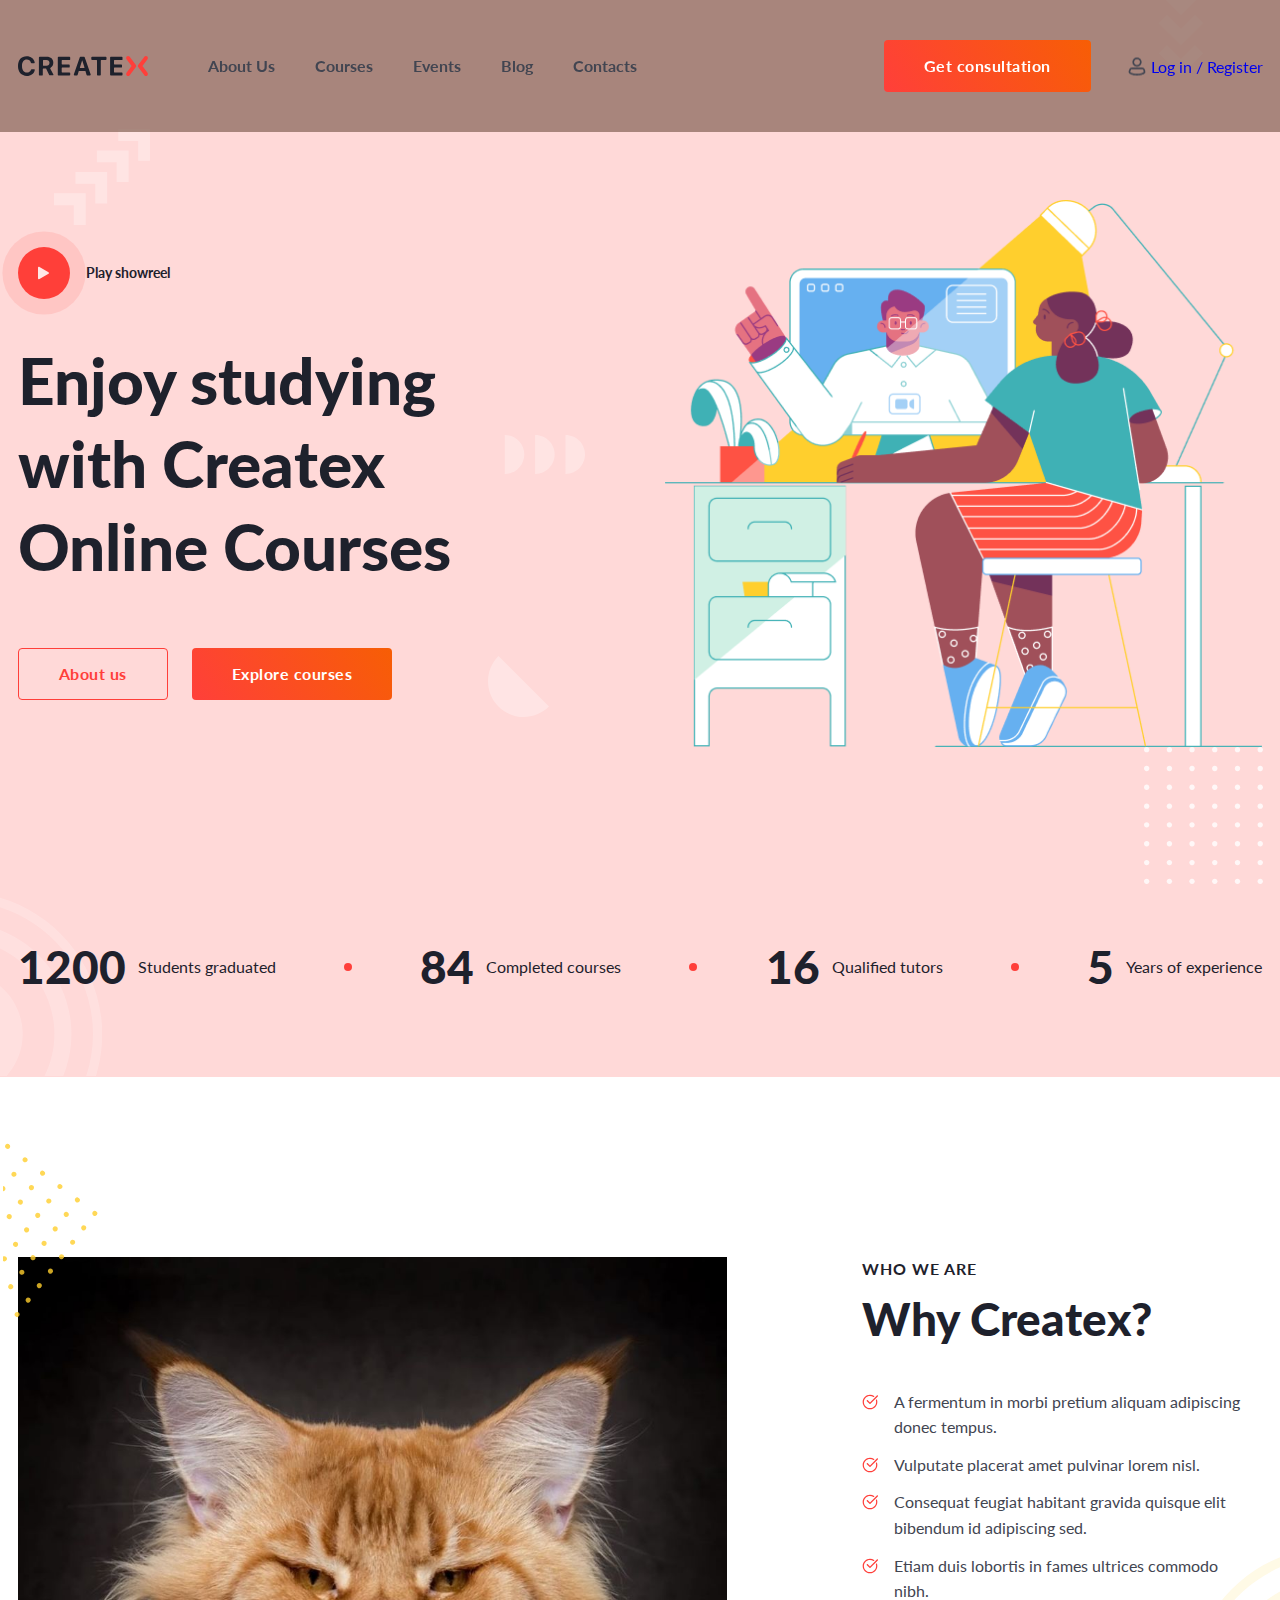
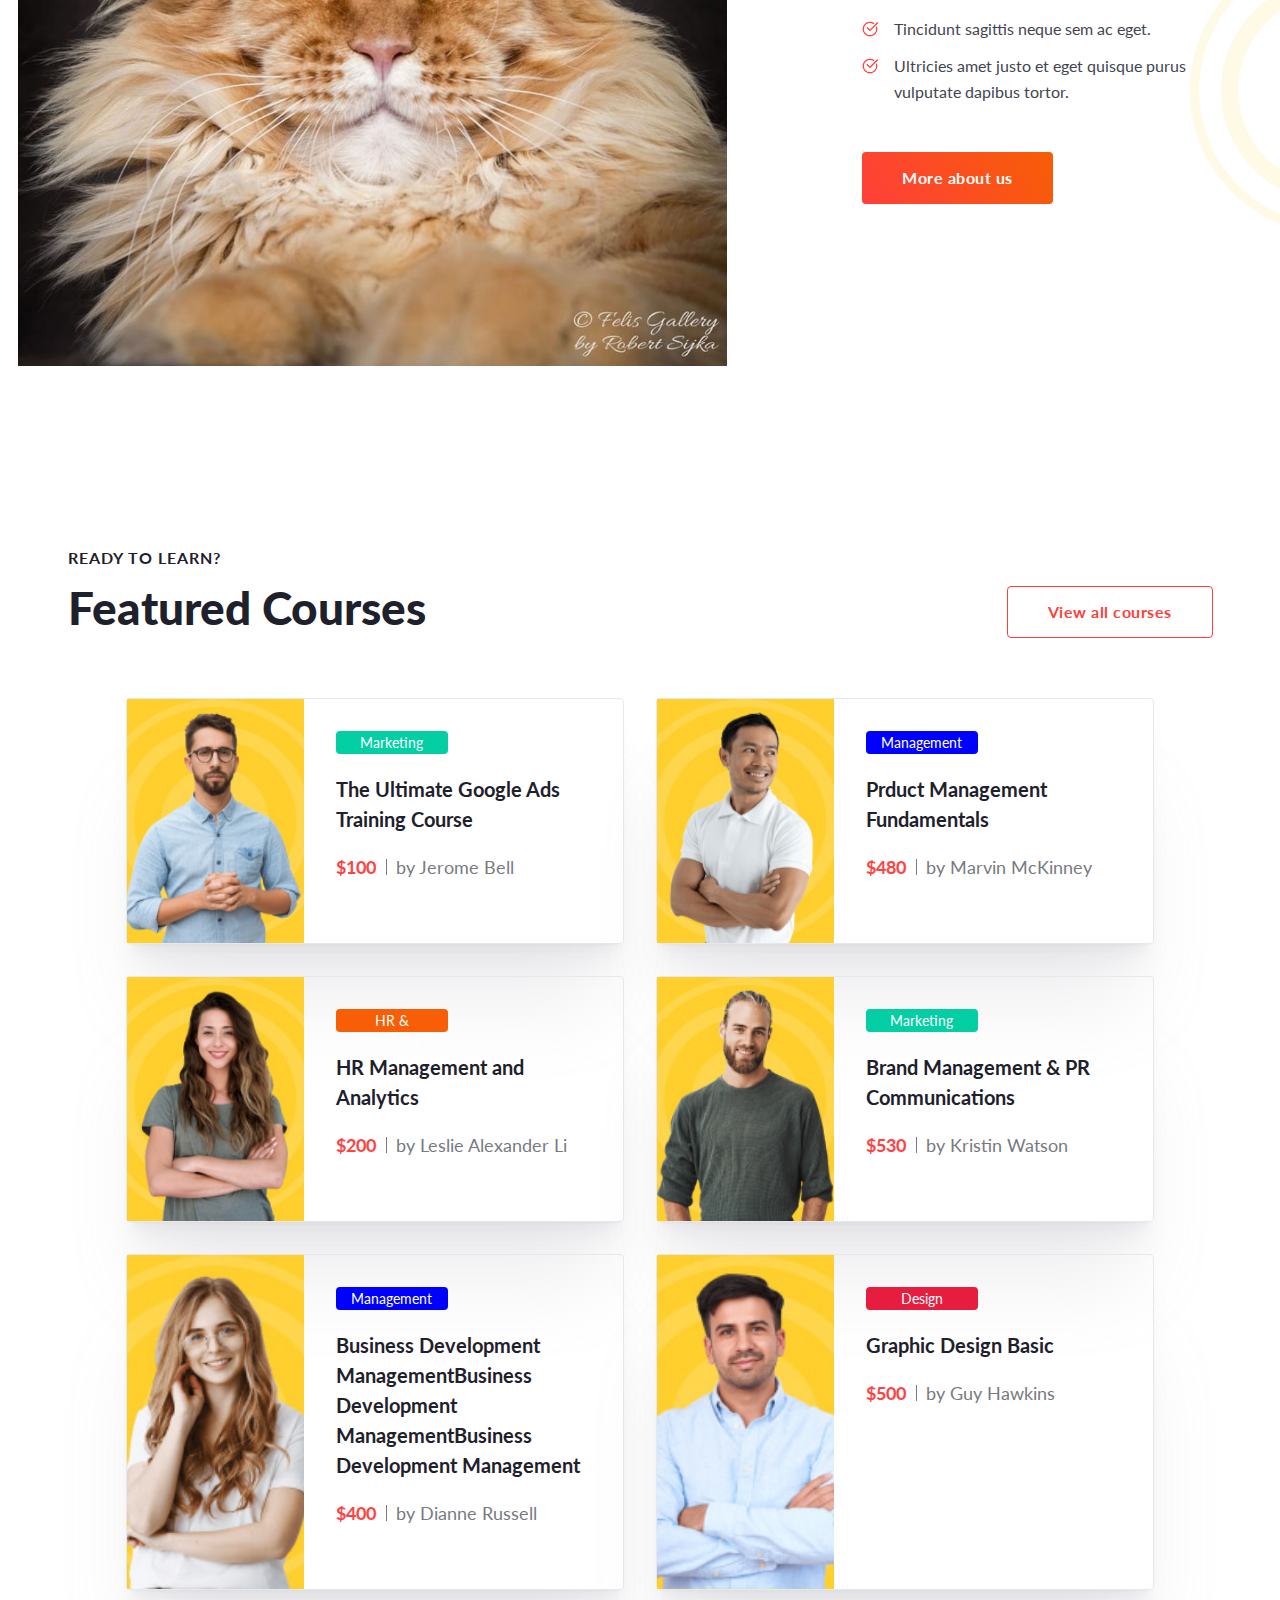
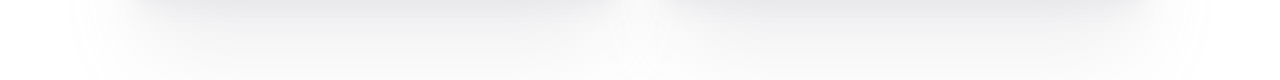
==== commit 41a1f91a: "new" ====
--- a/index.html
+++ b/index.html
@@ -19,27 +19,25 @@
                 <a href="#" class="header__logo logo">
                     <img class="logo__img" src="img/logo.svg" alt="logo">
                 </a>
-                <nav class="header__menu menu">
-                  <ul class="menu__list">
-                    <li class="menu__item">
-                    <a href="#" class="menu__link">About Us</a>
-                    </li>
-                    <li class="menu__item">
-                    <a href="#" class="menu__link">Courses</a>
-                    </li>
-                    <li class="menu__item">
-                    <a href="#" class="menu__link">Events</a>
-                    </li>
-                    <li class="menu__item">
-                    <a href="#" class="menu__link">Blog</a> 
-                    </li>
-                    <li class="menu__item">
-                    <a href="#" class="menu__link">Contacts</a>
-                </li></ul>
-                </nav>
-                <div class="header__actions actions-header">
-                <a href="#" class="actions-header__button button"><span>Get consultation</span></a>
-                <a href="#" class="actions-header__auth"><span>Log in/Register</span></a>
+                <div class="header__menu menu">
+                  <nav class="menu__body">
+                    <ul class="menu__list">
+                    <li class="menu__item"><a href="#" class="menu__link">About Us</a></li>
+                    <li class="menu__item"><a href="#" class="menu__link">Courses</a></li>
+                    <li class="menu__item"><a href="#" class="menu__link">Events</a></li>
+                    <li class="menu__item"><a href="#" class="menu__link">Blog</a></li>
+                    <li class="menu__item"><a href="#" class="menu__link">Contacts</a></li></ul>
+              </nav>
+              <button type="button" class="icon-menu"><span></span></button>
+                </div>
+                <div class="header__actions actions">
+                <a href="#" class="actions__button button"><span>Get consultation</span></a>
+                <div class="actions__users user">
+                 
+                  <a href="#" class="user__icon icon-user"></a>
+                  <a href="#" class="user__login"> <span>Log in /</span></a>
+                  <a href="#" class="user__register"> <span>Register</span></a>
+                </div>
                 
                 </div>
         </div>
--- a/css/style.css
+++ b/css/style.css
@@ -2,8 +2,17 @@
 
 
    .wrapper{
-      overflow:hidden;
-   }
+     
+      min-height: 100%;
+	display: flex;
+	flex-direction: column;
+	position: relative;
+	overflow: hidden;
+   }
+   .wrapper>main {
+      flex: 1 1 auto;
+   }
+
    .header{
       position: fixed;
       top:0;
@@ -34,23 +43,46 @@
    .menu__list {
       display: flex;
       column-gap:40px;
-      row-gap: 5px;
+      row-gap: 10px;
       flex-wrap: wrap;
+      align-items: center;
    }
    .menu__item {
    }
    .menu__link {
+      position: relative;
       font-family: "Lato";
       font-weight: 700;
 font-size: 16px;
 line-height: 160%;
 color: #424551;
-
-   }
-   .menu__link:hover{
-      text-decoration: underline;
-   }
-
+transition: color 0.3s ease 0s;
+
+   }
+
+   .menu__link::before {
+      content: "";
+      display: inline-block;
+      margin-bottom: -5px;
+      position: absolute;
+      left: 0;
+      bottom: 0;
+      width: 0;
+      height: 2px;
+      background-color: #696464f9;
+      transition: all 0.4s ease 0s, opacity 0.5s ease 0s;
+      opacity: 0;
+   }
+   
+   @media (any-hover: hover) {
+      .menu__link:hover::before {
+         content: "";
+         transition: all 0.4s ease 0s, opacity 0.5s ease 0s;
+         width: 100%;
+         opacity: 1;
+         text-decoration: none;
+      }
+   }
 
    .header__actions {
       display: flex;
@@ -59,22 +91,46 @@
       gap:36px;
       flex-wrap: wrap;
    }
-   .actions-header {
-   }
-   .actions-header__button {
+   .actions{
+      display: flex;
+      align-items: center;
+   }
+   .actions__button {
       padding:16px 40px ;
    }
    
-   .actions-header__auth {
+   
+   .user {
+      
+      align-items: center;
+   
+   }
+   
+   .user__icon {
       color: #424551;
       background: url("../img/icons/Profile.png") left no-repeat;
       padding-left: 24px;
-   }
-   .actions-header__auth:hover span{
+      width: ;
+      height: 100%;
+   }
+   
+  
+   .icon-user{
+width: 100%;
+   }
+  
+   
+   .user__login {}
+   
+   .user__login span:hover {
       text-decoration: underline;
    }
-   
-
+   .user__register {}
+
+   .user__register span:hover {
+      text-decoration: underline;
+   }
+   
    .main-block {
       padding: 200px 0px 80px 0px ;
       background: rgba(255, 63, 58, 0.2);
@@ -93,8 +149,9 @@
 
    .body-main {
       display: flex;
-      gap: 148px;
-      flex-wrap: wrap;
+      gap: 137px;
+      flex-direction: row;
+      
    }
    .body-main__media {
       flex:0 1 48%;
@@ -276,7 +333,7 @@
    .who-we-are__container {
       padding: 180px 0px 90px 0px ; 
       display: flex;
-      flex-wrap: wrap;
+     
       position: relative;
    }
    .who-we-are__image-container {
@@ -562,6 +619,8 @@
          display: flex;
         flex-direction: row;
         padding-bottom: 60px;
+        padding-left: 50px;
+        padding-right: 50px;
       }
       .feature__title {
          flex:0 0 50%;
@@ -581,8 +640,10 @@
       }
       .feature__cards{
          display: flex;
+
          flex-wrap: wrap;
-         flex: 0 0 auto;
+         flex: 1 1 auto;
+         justify-content: center;
          row-gap:32px;
          column-gap: 32px;
         
@@ -590,8 +651,8 @@
       }
       .feature__card {
          flex: 0 1 40%;
-       max-width: 50%;
-         min-width: 600px;
+
+         width: 100%;
       }
 
 
--- a/css/common.css
+++ b/css/common.css
@@ -4,14 +4,7 @@
     padding-left: 10px;
     padding-right: 10px;
    }
-   .wrapper{
-      overflow:hidden;
-      min-height: 100%;
-     
-   }
-   .title-container {
-   
- }
+ 
    .title-container__subtitle{
     font-style: normal;
     font-weight: 700;
@@ -83,6 +76,50 @@
 .button_border:hover{
     color:white;
 }
+ /* Burger */
+
+ .icon-menu {
+	display: none;
+}
+
+@media (max-width: 1160px) {
+	.icon-menu {
+		display: block;
+		position: relative;
+		width: 30px;
+		height: 20px;
+		background-color: transparent;
+	}
+
+	.icon-menu span {
+		position: absolute;
+		background-color: black;
+		width: 100%;
+		height: 2px;
+		left: 0;
+		top: 9px;
+
+	}
+
+	.icon-menu::before,
+	.icon-menu::after {
+		content: '';
+		position: absolute;
+		background-color: black;
+		width: 100%;
+		height: 2px;
+		left: 0;
+	}
+
+	.icon-menu::before {
+		top: -1px;
+	}
+
+	.icon-menu::after {
+		bottom: 0;
+	}
+
+}
 
 
 /*
--- a/css/adaptive.css
+++ b/css/adaptive.css
@@ -27,70 +27,110 @@
 */
 
 
-@media (max-width:504px){
-	[class*="__container"]{
-		max-width: 400px;
-	}
-}
-
-@media (max-width:768px){
+@media (max-width:1160px) {
 	.header__container {
-		gap: 15px;
-	}
-}
-
-@media (max-width:750px){
-	.header__container {
-		display: flex;
-		flex-direction: column;
-	}
-}
-@media (min-width:417px){
-	.header__actions {
+		justify-content: space-around;
+	}
+}
+@media (max-width:767.98px) {}
+
+.header__logo {}
+
+.header__logo img {
+	max-width: 100%;
+}
+
+@media (max-width:1160px) {
+	.header__menu {
+        display: flex;
+		order: 3;
        
-     gap: 15px;
-     padding: 20px 45px 0px 75px; 
+        margin-right: 50px;
+	}
+}
+.menu {}
+
+.menu__body {}
+
+@media (max-width:1160px) {
+	.menu__body {
+		display: none;
+	}
+}
+@media (max-width:1160px) {
+	.actions {
+		justify-content: flex-end;
+	}
+    .main-block {
+        padding: 120px 0px 80px 0px ;
+}
+.who-we-are__content{
+    display: flex;
+    flex-direction: column;  
+    justify-content: center;
+    text-align: center;
+}
+.who-we-are__title{
+    margin-left: 0;
+    flex: 1 1 100%;
+    align-self: center;
+}
+}
+@media (max-width:767.98px) {
+	.user__login span {
+		display: none;
+	}
+    .who-we-are__button{
+        margin-left: 0;
+    }
+}
+@media (max-width:767.98px) {
+	.user__register span {
+		display: none;
+	}
+    .user__icon {
+        display: none;
+      
      }
-    
-    }
-    @media (min-width:360px){
-        .header__actions {
-           
-         gap: 15px;
-         padding: 20px 45px 0px 75px; 
-         }
-        
-        }
-        @media (max-width:504px){
-            .menu__list {
-                column-gap: 10px;
-            }
-                
-        .menu__link {
-                font-weight: 700;
-        }  }
-        @media (max-width:504px){
-            .menu__link {
-                font-size: 14px;
-            }
-        }
-        
-        .menu__link:hover {
-            text-decoration: underline;
-        }
-        @media (max-width:1270px){
-            .body-main{
-                display: flex;
-                flex-direction: column;
-                gap: 30px; 
-            }
-            .body-main__content {
+}
+@media (max-width:592.98px) { 
+    .actions__button{
+        display: none;
+    }
+    .feature__top {
+        display: flex;
+       flex-direction: column-reverse;
+      align-items:center ;}
+}
+@media (max-width:502.98px) { 
+    .header__menu {
+        flex-grow: 0;
+     }
+     .feature__top {
+        display: flex;
+       flex-direction: column-reverse;
+       align-items:center;
+    }
+    .who-we-are__button{
+        margin-left: 0;
+    }
+}
+@media (max-width:402.98px) { 
+    .header__menu {
+        flex-grow: 0;
+     }
+}
+        @media (max-width:1275px){
+          .body-main__content {
                 padding:  40px;
                 flex: 0 1 50%;
                 align-self: center;
                }
+               .body-main{
+                gap: 50px;
+               }
              .body-main__media{
-                               align-self: center;
+             align-self: center;
              }
         }
         @media (max-width:1200px){
@@ -100,33 +140,49 @@
                 gap: 30px;
             }
             .feature__card {
-                flex: 0 1 40%;
-                align-self: center;
+                flex: 1 1 40%;
                
-             }
-             .feature__container{
-                padding: 150px ;
-             }
-        }
+               
+             }
+            
+        }
+        @media (max-width:991.98px){
+            .body-main__title{
+                font-size: 40px;
+             }}
         @media (max-width:867px){
             .body-main{
                 display: flex;
                 flex-direction: column;  
-            }
+                justify-items: center;
+                text-align: center;
+            } 
             .body-main__content {
-               padding-top: 150px;
-               padding-left: 40px;
-	           flex: 0 1 50%;
-	           align-self: center;
-              
-            }
+                flex: 0 1 50%;
+	           }
+             .body-main__title{
+                font-size: 50px;
+               justify-content: center;
+             }
+             .body-main__action {
+                justify-content: center;
+             }
             .who-we-are__container {
                 gap: 80px;
             }
             .feature__container{
                 padding: 50px ;
              }
+             .feature__cards{
+                display: flex;
+       flex-direction: column;
+                flex-wrap: wrap;
+                flex: 1 1 auto;
+                justify-content: center;
+                row-gap:32px;
+                column-gap: 32px;
            }
+        }
     @media (max-width:768px){
         .actions-header {
             display: flex;
@@ -134,31 +190,50 @@
             gap: 10px;
         }
         .body-main__content {
-            padding-top: 200px;
+          
             padding-left: 40px;
             align-self: center;
            }
            .who-we-are__container {
             gap: 130px;
         }
-        .who-we-are__title {
-            margin-left: 35px;
-         }
+       
          .feature__container{
             padding: 30px ;
          }
-         .feature__card {
-            flex: 0 1 40%;
-          max-width: 100%;
-            min-width: 350px;
-         }
+        
    .feature__top .title-container__title{
     font-size: 24px;
    }
     }
+    @media (max-width:540.98px){
+        .feature__top {
+            display: flex;
+           flex-direction: column-reverse;
+           gap: 15px;
+           align-items: center;
+           padding-bottom: 90px;
+         }
+         .feature__title {
+            flex:0 0 50%;
+           text-align: center;
+            margin-left: 0;
+         }
+         .feature__button {
+            flex:0 0 50%;
+            text-align: end;
+            align-self:center;
+         
+         }
+        
+        }
     @media (max-width:504px){
         .header__container{
             gap: 10px;
+        }
+        .body-main__action{
+            flex-direction: column;
+            width: 100%;;
         }
         .advantages-main {
             display: flex;
@@ -192,10 +267,15 @@
          .feature__button{
             align-self:center;
          }
-         .who-we-are__button {
-            margin-left: 60px;
-         }
+        
          .card__title{
             font-size: 16px;
          }
-        }
+         .feature__title {
+            flex:0 0 50%;
+           
+            text-align: center;
+            margin-left: 0;
+         }
+        }
+    